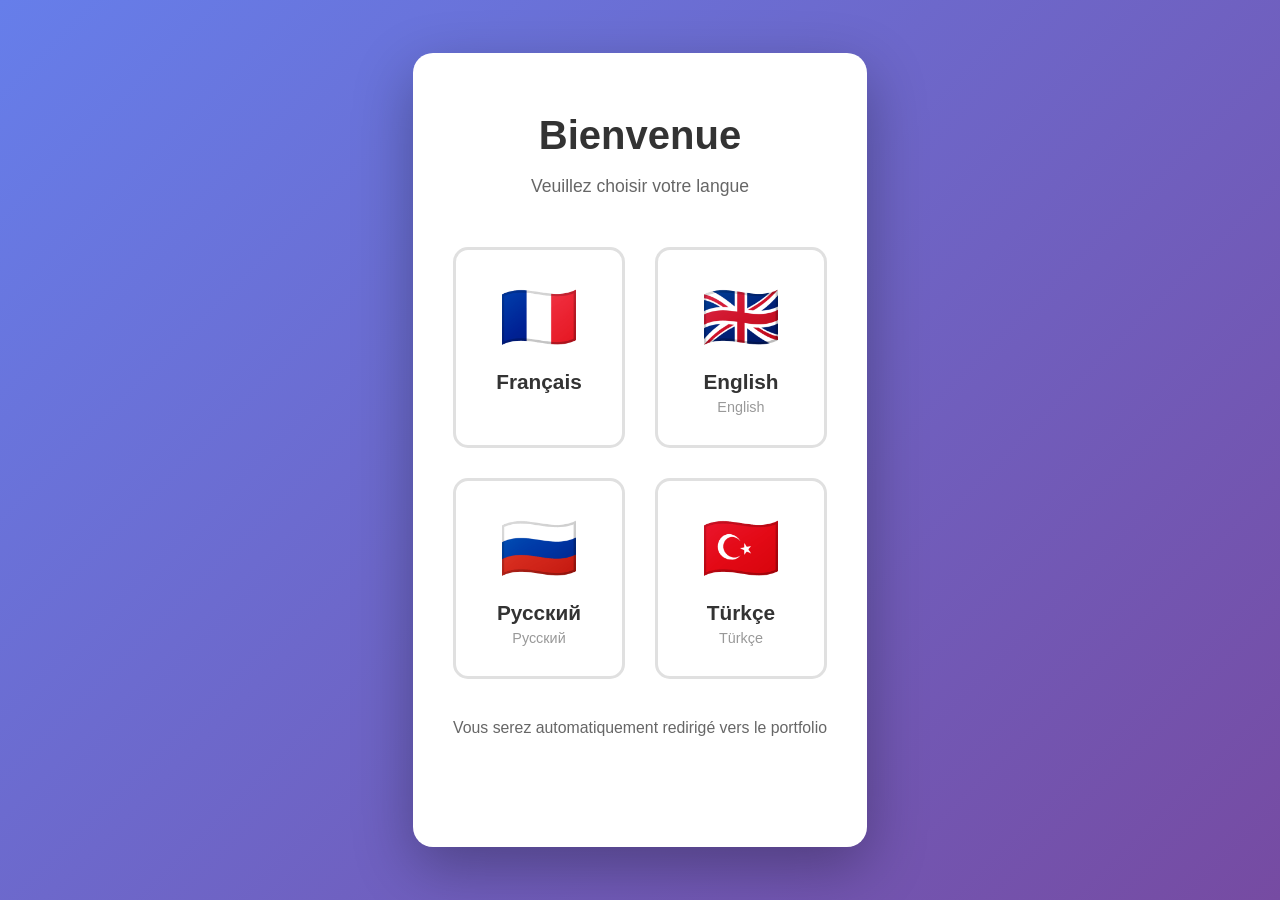
==== a-propos.html @ 51b8ce1b "Add multilingual translation system with 4 languages (FR, EN, RU, TR) - Implement complete translati" ====
<!DOCTYPE html>
<html lang="fr">
<head>
<meta charset="UTF-8">
<meta name="viewport" content="width=device-width, initial-scale=1.0">
<meta name="description" content="Portfolio d'Alex, étudiant en IA et Big Data, passionné par le développement web.">
<title>À propos</title>
<link rel="stylesheet" href="styles.css">
<link rel="stylesheet" href="https://cdnjs.cloudflare.com/ajax/libs/font-awesome/6.4.0/css/all.min.css">
<script>
  // Rediriger vers la page de sélection de langue si aucune langue n'est sélectionnée
  if (!localStorage.getItem('language')) {
    window.location.href = 'index.html';
  }
</script>
<script src="languages.js"></script>
</head>
<body>
<header>
    <div class="logo"><strong>DIGBENE <span>Alex</span></strong></div>
    <nav>
      <ul>
        <li><a href="home.html" data-i18n="home">Accueil</a></li>
        <li class="logo"><a href="a-propos.html" data-i18n="about"><span>À propos</span></a></li>
        <li><a href="projets.html" data-i18n="projects">Projets</a></li>
        <li><a href="competences.html" data-i18n="skills">Compétences</a></li>
        <li class="language-selector">
          <select id="languageSelect" title="Sélectionner une langue">
            <option value="fr">🇫🇷 Français</option>
            <option value="en">🇬🇧 English</option>
            <option value="ru">🇷🇺 Русский</option>
            <option value="tr">🇹🇷 Türkçe</option>
          </select>
        </li>
      </ul>
    </nav>
  </header>

    <div class="logo" id="apropos"> <span data-i18n="about_title">À propos</span></div>
    <section class="section-droite">
        <p><strong data-i18n="about_intro">Je m'appelle <span class="prenom">Alex</span>, je suis étudiant en Intelligence Artificielle et Big Data. 
          Je suis passionné par le développement web, le design, l'Intelligence Artificielle et
           tout ce qui touche à la technologie. J'aime créer des sites web attrayants et fonctionnels,
            et je suis toujours à la recherche de nouvelles opportunités pour apprendre et grandir dans ce domaine en constante évolution.</strong></p>
          <div class="photo-profil">
          <img src="Image Alex.jpg" alt="Ma photo">
        </div>
    </section>

    <section class="about-section">
      <h2 data-i18n="academic_formation">Formation Académique</h2>
      <div class="about-content">
        <div class="about-item">
          <h3 data-i18n="university_lome">Université de Lomé – École polytechnique de Lomé</h3>
          <p><strong data-i18n="licence_degree">Licence Fondamentale Intelligence Artificielle, Big Data</strong> <span data-i18n="current">(2024 - en cours)</span></p>
        </div>
        <div class="about-item">
          <h3>Lycée Scientifique de Lomé</h3>
          <p><strong data-i18n="serie_c_bac">Série C – Baccalauréat Mention Assez Bien (science mathématiques)</strong> (2021 - 2024)</p>
        </div>
        <div class="about-item">
          <h3>Collège d'Enseignement Général de Fidokpui</h3>
          <p><strong data-i18n="bepc_mention">BEPC Mention Très Bien</strong> (2017 - 2021)</p>
        </div>
      </div>
    </section>

    <section class="about-section">
      <h2 data-i18n="social_commitments">Engagements et Œuvres Sociales</h2>
      <div class="about-content">
        <div class="about-item">
          <p>🔴 <span data-i18n="red_cross_member">Membre Croix Rouge Togolaise</span> (2023 - <span data-i18n="present">présent</span>)</p>
        </div>
        <div class="about-item">
          <p>🌐 <span data-i18n="isoc_member">Membre Internet Society Chapitre Togolais</span> (2025 - <span data-i18n="present">présent</span>)</p>
        </div>
        <div class="about-item">
          <p>🩸 <span data-i18n="blood_donor">Donneur volontaire de sang</span> (2025 - <span data-i18n="present">présent</span>)</p>
        </div>
      </div>
    </section>

    <section class="about-section">
      <h2 data-i18n="languages_section">Langues</h2>
      <div class="about-content">
        <div class="about-item">
          <p data-i18n="french_native"><strong>Français :</strong> Natif</p>
          <p data-i18n="english_b2"><strong>Anglais :</strong> B2</p>
          <p data-i18n="moba_local"><strong>Moba :</strong> Langue maternelle</p>
        </div>
      </div>
    </section>

<div class="cv-container">
  <a href="CV_Alex__DIGBENE.pdf" class="btn" download="CV_Alex__DIGBENE" data-i18n="download_cv">
    Télécharger mon CV
  </a>
</div>

<footer class="footer">
    <div class="reseaux">
      <p data-i18n="footer_follow">Retrouvez-moi sur :</p>
      <a href="https://www.linkedin.com/in/alex-digbene-b470a5337/" target="_blank" class="icone" title="LinkedIn">
        <i class="fab fa-linkedin"></i> LinkedIn
      </a>
      <a href="https://github.com/alex-cyber-oss" target="_blank" class="icone" title="GitHub">
        <i class="fab fa-github"></i> GitHub
      </a>
      <a href="mailto:digbenealex@gmail.com" class="icone" title="Email">
        <i class="fas fa-envelope"></i> Email
      </a>
      <a href="https://wa.me/22897795103" target="_blank" class="icone" title="WhatsApp">
        <i class="fab fa-whatsapp"></i> WhatsApp
      </a>
    </div>
  </footer>

</body>

</html>
---- styles.css ----
body {
  margin: 0;
  font-family: 'Segoe UI', sans-serif;
  background: #f9f9f9;
}

header {
  display: flex;
  justify-content: space-between;
  align-items: center;
  padding: 20px 50px;
  background-color: #111;
  color: white;
}
.logo span {
    color: #00d4b1;
}

nav ul {
  list-style: none;
  display: flex;
  gap: 25px;
}

nav a {
  color: white;
  text-decoration: none;
}

.hero {
  display: flex;
  justify-content: space-between;
  align-items: center;
  padding: 60px 50px;
}

.hero .text {
  max-width: 50%;
}

.prenom {
  color: #00d4b1;
}
html {
  overflow-y: scroll;
}

.btn {
  display: inline-block;
  margin-top: 20px;
  padding: 12px 24px;
  background: #00d4b1;
  color: white;
  border-radius: 5px;
  text-decoration: none;
}

.hero .image img {
  width: 400px;
}
#apropos {
    text-align: center;    
    margin-top: 50px;        
    font-size: 2em;  
    font-weight: bold;
}
.cv-container {
  text-align: center;
  margin: 40px auto 80px; /* Haut : 40px / Bas : 80px */
}

.section-droite {
  display: flex;
  flex-wrap: nowrap;           /* Empêche les éléments de passer à la ligne */
  justify-content: space-between;
  align-items: center;
  padding: 20px;
  gap: 30px;                    /* Espacement entre texte et image */
}

.photo-profil {
  flex-shrink: 0;              /* Empêche l’image de rétrécir */
  width: 200px;
  height: 200px;
  border-radius: 15px;
  padding: 5px;
  background: linear-gradient(45deg, #00bcd4, #3f51b5);
  box-shadow: 0 4px 10px rgba(0, 0, 0, 0.2);
}

.photo-profil img {
  width: 100%;
  height: 100%;
  border-radius: 10px;
  
}
.centrer{
    text-align: center;
    margin-top: 50px;
}
.formulaire-contact {
  max-width: 600px;
  margin: 40px auto;
  padding: 20px;
  background-color: #f5f5f5;
  border-radius: 10px;
  box-shadow: 0 4px 8px rgba(0,0,0,0.1);
}

.formulaire-contact h2 {
  text-align: center;
  margin-bottom: 20px;
}

form label {
  display: block;
  margin-top: 15px;
  font-weight: bold;
}

form input,
form textarea {
  width: 100%;
  padding: 10px;
  margin-top: 5px;
  border: 1px solid #ccc;
  border-radius: 5px;
}

form button {
  margin-top: 20px;
  padding: 10px 20px;
  background-color: #3f51b5;
  color: white;
  border: none;
  border-radius: 5px;
  cursor: pointer;
}
.accroche-contact {
  text-align: center;
  font-size: 1.3em;
  font-weight: 600;
  color: #3f51b5;
  margin: 20px auto;
  padding: 10px 20px;
  max-width: 600px;
  background-color: #e8f0fe;
  border-left: 5px solid #00d4b1;
  border-radius: 8px;
  box-shadow: 0 2px 6px rgba(0,0,0,0.1);
}

/* Styles pour les compétences */
.competences {
  padding: 50px 20px;
  max-width: 1200px;
  margin: 0 auto;
}

.grille-competences {
  display: grid;
  grid-template-columns: repeat(auto-fit, minmax(300px, 1fr));
  gap: 30px;
  margin-top: 30px;
}

.bloc-skills {
  background: white;
  padding: 25px;
  border-radius: 10px;
  box-shadow: 0 4px 15px rgba(0, 0, 0, 0.1);
  transition: transform 0.3s ease;
}

.bloc-skills:hover {
  transform: translateY(-5px);
}

.bloc-skills h3 {
  color: #333;
  margin-bottom: 20px;
  font-size: 1.4em;
  text-align: center;
}

.skill {
  margin-bottom: 15px;
}

.skill label {
  display: block;
  margin-bottom: 5px;
  font-weight: 500;
  color: #555;
}

.skill progress {
  width: 100%;
  height: 8px;
  border-radius: 4px;
  background-color: #e0e0e0;
}

.skill progress::-webkit-progress-bar {
  background-color: #e0e0e0;
  border-radius: 4px;
}

.skill progress::-webkit-progress-value {
  background-color: #00d4b1;
  border-radius: 4px;
}

.skill progress::-moz-progress-bar {
  background-color: #00d4b1;
  border-radius: 4px;
}

/* Styles pour la section À propos */
.about-section {
  padding: 50px 20px;
  max-width: 1000px;
  margin: 0 auto;
}

.about-section h2 {
  color: #333;
  font-size: 1.8em;
  margin-bottom: 30px;
  text-align: center;
}

.about-content {
  display: grid;
  gap: 20px;
}

.about-item {
  background: white;
  padding: 20px;
  border-radius: 10px;
  box-shadow: 0 4px 15px rgba(0, 0, 0, 0.1);
}

.about-item h3 {
  color: #00d4b1;
  margin-bottom: 10px;
}

.about-item p {
  color: #555;
  line-height: 1.6;
}

/* Styles pour le footer */
.footer {
  background-color: #111;
  color: white;
  padding: 40px 20px;
  text-align: center;
  margin-top: 50px;
}

.reseaux {
  max-width: 600px;
  margin: 0 auto;
}

.reseaux p {
  margin-bottom: 20px;
  font-size: 1.1em;
}

.icone {
  display: inline-block;
  margin: 0 15px;
  color: white;
  text-decoration: none;
  font-size: 1.5em;
  transition: color 0.3s ease;
}

.icone:hover {
  color: #00d4b1;
}

/* Styles pour le sélecteur de langue */
.language-selector select {
  background-color: #333;
  color: white;
  border: 1px solid #555;
  padding: 8px 12px;
  border-radius: 5px;
  font-size: 14px;
  cursor: pointer;
}

.language-selector select:focus {
  outline: none;
  border-color: #00d4b1;
}

/* Responsive */
@media (max-width: 768px) {
  header {
    padding: 15px 20px;
    flex-direction: column;
    gap: 15px;
  }

  nav ul {
    flex-wrap: wrap;
    justify-content: center;
    gap: 15px;
  }

  .hero {
    flex-direction: column;
    text-align: center;
    padding: 40px 20px;
  }

  .hero .text {
    max-width: 100%;
  }

  .hero .image img {
    width: 300px;
    margin-top: 30px;
  }

  .section-droite {
    flex-direction: column;
    text-align: center;
  }

  .grille-competences {
    grid-template-columns: 1fr;
  }

  .reseaux {
    display: flex;
    flex-direction: column;
    gap: 15px;
  }

  .icone {
    margin: 0;
  }
}
.footer {
  background-color: #111;
  color: white;
  text-align: center;
  padding: 30px 20px;
  margin-top: 60px;
  font-size: 0.95em;
}

.reseaux {
  margin-bottom: 15px;
}

.reseaux p {
  font-weight: bold;
  margin-bottom: 10px;
}

.icone {
  margin: 0 15px;
  color: #00d4b1;
  text-decoration: none;
  font-weight: 600;
  transition: color 0.3s;
}

.icone i {
  margin-right: 8px;
}

.icone:hover {
  color: #3f51b5;
}

.signature {
  font-style: italic;
  opacity: 0.7;
}
.competences {
  padding: 50px;
  background-color: #f9f9f9;
}

.grille-competences {
  display: flex;
  justify-content: space-between;
  gap: 40px;
  flex-wrap: wrap;
}

.bloc-skills {
  flex: 1;
  min-width: 280px;
  background-color: #fff;
  padding: 20px;
  border-radius: 10px;
  box-shadow: 0 4px 8px rgba(0,0,0,0.1);
}

.bloc-skills h3 {
  color: #3f51b5;
  margin-bottom: 15px;
  text-align: center;
}

.skill {
  margin-bottom: 15px;
}

.skill label {
  display: block;
  font-weight: bold;
  margin-bottom: 5px;
  color: #111;
}

progress {
  width: 100%;
  height: 15px;
  appearance: none;
}

progress::-webkit-progress-bar {
  background-color: #eee;
  border-radius: 10px;
}

progress::-webkit-progress-value {
  background: linear-gradient(90deg, #00d4b1, #3f51b5);
  border-radius: 10px;
}
.projets {
  padding: 50px;
  background-color: #f9f9f9;
}

.grille-projets {
  display: flex;
  flex-wrap: wrap;
  gap: 30px;
  justify-content: center;
}

.carte-projet {
  background-color: #fff;
  border-radius: 10px;
  box-shadow: 0 4px 8px rgba(0,0,0,0.1);
  padding: 20px;
  max-width: 300px;
  flex: 1;
  text-align: center;
}

.carte-projet h3 {
  color: #3f51b5;
  margin-bottom: 10px;
}

.carte-projet p {
  font-size: 0.95em;
  margin-bottom: 15px;
  color: #333;
}

.carte-projet .btn {
  background-color: #00d4b1;
  color: white;
  padding: 10px 20px;
  border-radius: 5px;
  text-decoration: none;
  font-weight: bold;
  transition: background 0.3s;
}

.carte-projet .btn:hover {
  background-color: #3f51b5;
}
@media screen and (max-width: 768px) {
  .hero {
    flex-direction: column;
    text-align: center;
  }

  .hero .text,
  .hero .image {
    max-width: 100%;
  }

  .grille-projets,
  .grille-competences {
    flex-direction: column;
    align-items: center;
  }
}
.carte-projet:hover {
  transform: translateY(-5px);
  box-shadow: 0 6px 12px rgba(0,0,0,0.15);
  transition: all 0.3s ease;
}
.carte-projet {
  opacity: 0;
  transform: translateY(20px);
  animation: fadeInUp 0.6s ease forwards;
}

@keyframes fadeInUp {
  to {
    opacity: 1;
    transform: translateY(0);
  }
}
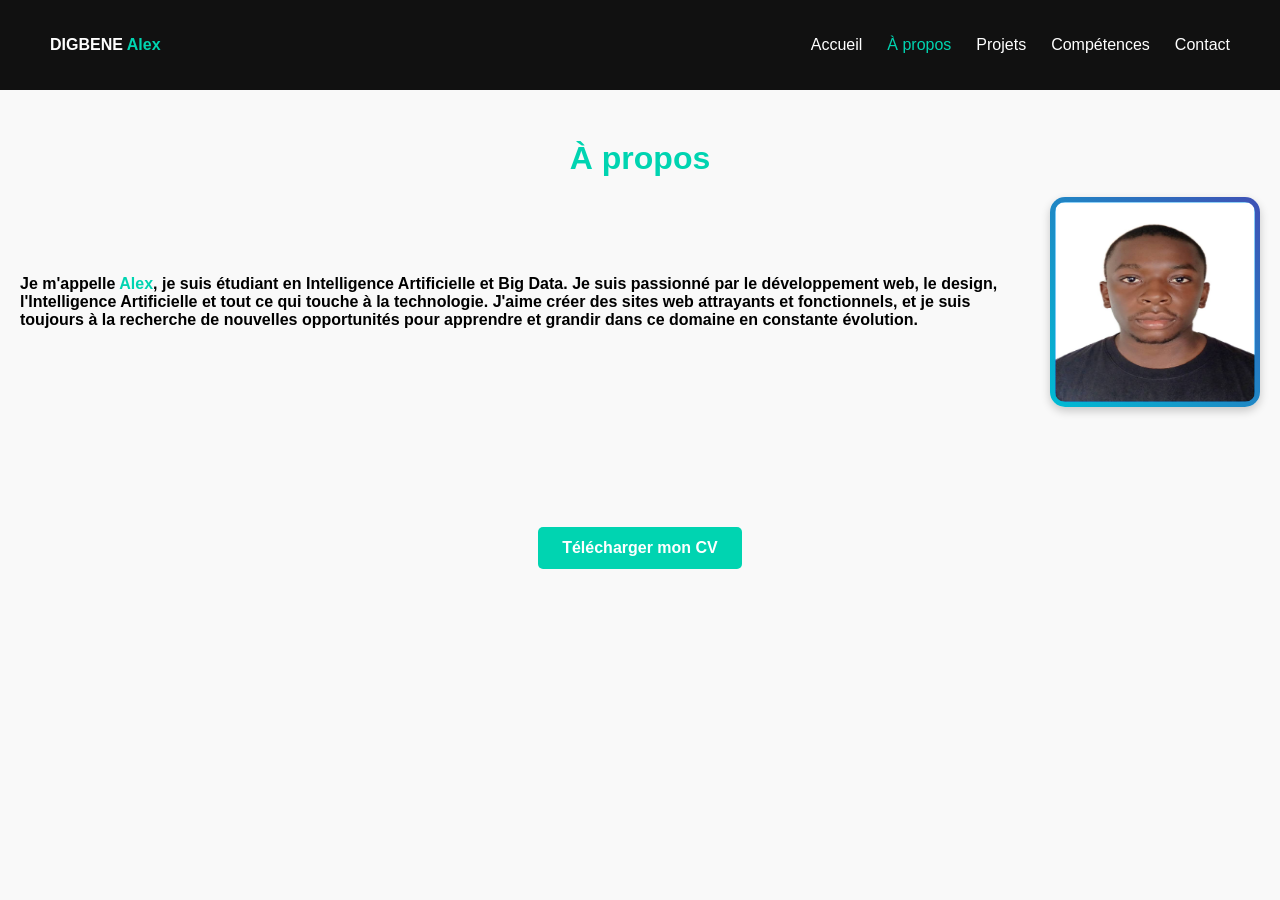
==== commit 726113ee: "Merge remote changes and resolve conflicts - Resolved merge conflicts by keeping local versions - Ma" ====
--- a/a-propos.html
+++ b/a-propos.html
@@ -2,43 +2,26 @@
 <html lang="fr">
 <head>
 <meta charset="UTF-8">
-<meta name="viewport" content="width=device-width, initial-scale=1.0">
-<meta name="description" content="Portfolio d'Alex, étudiant en IA et Big Data, passionné par le développement web.">
-<title>À propos</title>
-<link rel="stylesheet" href="styles.css">
-<link rel="stylesheet" href="https://cdnjs.cloudflare.com/ajax/libs/font-awesome/6.4.0/css/all.min.css">
-<script>
-  // Rediriger vers la page de sélection de langue si aucune langue n'est sélectionnée
-  if (!localStorage.getItem('language')) {
-    window.location.href = 'index.html';
-  }
-</script>
-<script src="languages.js"></script>
+<meta name="description" content="Portfolio d'Alex, étudiant en IA et Big Data, passionné par le développement web.">    <title>A propos</title>
+<link rel= "stylesheet" href="styles.css">
 </head>
 <body>
 <header>
     <div class="logo"><strong>DIGBENE <span>Alex</span></strong></div>
     <nav>
       <ul>
-        <li><a href="home.html" data-i18n="home">Accueil</a></li>
-        <li class="logo"><a href="a-propos.html" data-i18n="about"><span>À propos</span></a></li>
-        <li><a href="projets.html" data-i18n="projects">Projets</a></li>
-        <li><a href="competences.html" data-i18n="skills">Compétences</a></li>
-        <li class="language-selector">
-          <select id="languageSelect" title="Sélectionner une langue">
-            <option value="fr">🇫🇷 Français</option>
-            <option value="en">🇬🇧 English</option>
-            <option value="ru">🇷🇺 Русский</option>
-            <option value="tr">🇹🇷 Türkçe</option>
-          </select>
-        </li>
+        <li><a href="index.html">Accueil</a></li>
+        <li class="logo"><a href="a-propos.html"><span>À propos</span></a></li>
+        <li><a href="projets.html">Projets</a></li>
+        <li><a href="competences.html">Compétences</a></li>
+        <li><a href="contact.html">Contact</a></li>
       </ul>
     </nav>
   </header>
 
-    <div class="logo" id="apropos"> <span data-i18n="about_title">À propos</span></div>
+    <div class="logo" id="apropos"> <span> À propos</span></div>
     <section class="section-droite">
-        <p><strong data-i18n="about_intro">Je m'appelle <span class="prenom">Alex</span>, je suis étudiant en Intelligence Artificielle et Big Data. 
+        <p><strong> Je m'appelle <span class="prenom">Alex</span>, je suis étudiant en Intelligence Artificielle et Big Data. 
           Je suis passionné par le développement web, le design, l'Intelligence Artificielle et
            tout ce qui touche à la technologie. J'aime créer des sites web attrayants et fonctionnels,
             et je suis toujours à la recherche de nouvelles opportunités pour apprendre et grandir dans ce domaine en constante évolution.</strong></p>
@@ -46,74 +29,15 @@
           <img src="Image Alex.jpg" alt="Ma photo">
         </div>
     </section>
-
-    <section class="about-section">
-      <h2 data-i18n="academic_formation">Formation Académique</h2>
-      <div class="about-content">
-        <div class="about-item">
-          <h3 data-i18n="university_lome">Université de Lomé – École polytechnique de Lomé</h3>
-          <p><strong data-i18n="licence_degree">Licence Fondamentale Intelligence Artificielle, Big Data</strong> <span data-i18n="current">(2024 - en cours)</span></p>
-        </div>
-        <div class="about-item">
-          <h3>Lycée Scientifique de Lomé</h3>
-          <p><strong data-i18n="serie_c_bac">Série C – Baccalauréat Mention Assez Bien (science mathématiques)</strong> (2021 - 2024)</p>
-        </div>
-        <div class="about-item">
-          <h3>Collège d'Enseignement Général de Fidokpui</h3>
-          <p><strong data-i18n="bepc_mention">BEPC Mention Très Bien</strong> (2017 - 2021)</p>
-        </div>
-      </div>
-    </section>
-
-    <section class="about-section">
-      <h2 data-i18n="social_commitments">Engagements et Œuvres Sociales</h2>
-      <div class="about-content">
-        <div class="about-item">
-          <p>🔴 <span data-i18n="red_cross_member">Membre Croix Rouge Togolaise</span> (2023 - <span data-i18n="present">présent</span>)</p>
-        </div>
-        <div class="about-item">
-          <p>🌐 <span data-i18n="isoc_member">Membre Internet Society Chapitre Togolais</span> (2025 - <span data-i18n="present">présent</span>)</p>
-        </div>
-        <div class="about-item">
-          <p>🩸 <span data-i18n="blood_donor">Donneur volontaire de sang</span> (2025 - <span data-i18n="present">présent</span>)</p>
-        </div>
-      </div>
-    </section>
-
-    <section class="about-section">
-      <h2 data-i18n="languages_section">Langues</h2>
-      <div class="about-content">
-        <div class="about-item">
-          <p data-i18n="french_native"><strong>Français :</strong> Natif</p>
-          <p data-i18n="english_b2"><strong>Anglais :</strong> B2</p>
-          <p data-i18n="moba_local"><strong>Moba :</strong> Langue maternelle</p>
-        </div>
-      </div>
-    </section>
+<section class="section-droite">
+  <!-- texte + image -->
+</section>
 
 <div class="cv-container">
-  <a href="CV_Alex__DIGBENE.pdf" class="btn" download="CV_Alex__DIGBENE" data-i18n="download_cv">
-    Télécharger mon CV
+  <a href="CV_Alex__DIGBENE.pdf" class="btn" download="CV">
+    <strong>Télécharger mon CV</strong>
   </a>
 </div>
-
-<footer class="footer">
-    <div class="reseaux">
-      <p data-i18n="footer_follow">Retrouvez-moi sur :</p>
-      <a href="https://www.linkedin.com/in/alex-digbene-b470a5337/" target="_blank" class="icone" title="LinkedIn">
-        <i class="fab fa-linkedin"></i> LinkedIn
-      </a>
-      <a href="https://github.com/alex-cyber-oss" target="_blank" class="icone" title="GitHub">
-        <i class="fab fa-github"></i> GitHub
-      </a>
-      <a href="mailto:digbenealex@gmail.com" class="icone" title="Email">
-        <i class="fas fa-envelope"></i> Email
-      </a>
-      <a href="https://wa.me/22897795103" target="_blank" class="icone" title="WhatsApp">
-        <i class="fab fa-whatsapp"></i> WhatsApp
-      </a>
-    </div>
-  </footer>
 
 </body>
 
--- a/styles.css
+++ b/styles.css
@@ -149,205 +149,6 @@
   border-radius: 8px;
   box-shadow: 0 2px 6px rgba(0,0,0,0.1);
 }
-
-/* Styles pour les compétences */
-.competences {
-  padding: 50px 20px;
-  max-width: 1200px;
-  margin: 0 auto;
-}
-
-.grille-competences {
-  display: grid;
-  grid-template-columns: repeat(auto-fit, minmax(300px, 1fr));
-  gap: 30px;
-  margin-top: 30px;
-}
-
-.bloc-skills {
-  background: white;
-  padding: 25px;
-  border-radius: 10px;
-  box-shadow: 0 4px 15px rgba(0, 0, 0, 0.1);
-  transition: transform 0.3s ease;
-}
-
-.bloc-skills:hover {
-  transform: translateY(-5px);
-}
-
-.bloc-skills h3 {
-  color: #333;
-  margin-bottom: 20px;
-  font-size: 1.4em;
-  text-align: center;
-}
-
-.skill {
-  margin-bottom: 15px;
-}
-
-.skill label {
-  display: block;
-  margin-bottom: 5px;
-  font-weight: 500;
-  color: #555;
-}
-
-.skill progress {
-  width: 100%;
-  height: 8px;
-  border-radius: 4px;
-  background-color: #e0e0e0;
-}
-
-.skill progress::-webkit-progress-bar {
-  background-color: #e0e0e0;
-  border-radius: 4px;
-}
-
-.skill progress::-webkit-progress-value {
-  background-color: #00d4b1;
-  border-radius: 4px;
-}
-
-.skill progress::-moz-progress-bar {
-  background-color: #00d4b1;
-  border-radius: 4px;
-}
-
-/* Styles pour la section À propos */
-.about-section {
-  padding: 50px 20px;
-  max-width: 1000px;
-  margin: 0 auto;
-}
-
-.about-section h2 {
-  color: #333;
-  font-size: 1.8em;
-  margin-bottom: 30px;
-  text-align: center;
-}
-
-.about-content {
-  display: grid;
-  gap: 20px;
-}
-
-.about-item {
-  background: white;
-  padding: 20px;
-  border-radius: 10px;
-  box-shadow: 0 4px 15px rgba(0, 0, 0, 0.1);
-}
-
-.about-item h3 {
-  color: #00d4b1;
-  margin-bottom: 10px;
-}
-
-.about-item p {
-  color: #555;
-  line-height: 1.6;
-}
-
-/* Styles pour le footer */
-.footer {
-  background-color: #111;
-  color: white;
-  padding: 40px 20px;
-  text-align: center;
-  margin-top: 50px;
-}
-
-.reseaux {
-  max-width: 600px;
-  margin: 0 auto;
-}
-
-.reseaux p {
-  margin-bottom: 20px;
-  font-size: 1.1em;
-}
-
-.icone {
-  display: inline-block;
-  margin: 0 15px;
-  color: white;
-  text-decoration: none;
-  font-size: 1.5em;
-  transition: color 0.3s ease;
-}
-
-.icone:hover {
-  color: #00d4b1;
-}
-
-/* Styles pour le sélecteur de langue */
-.language-selector select {
-  background-color: #333;
-  color: white;
-  border: 1px solid #555;
-  padding: 8px 12px;
-  border-radius: 5px;
-  font-size: 14px;
-  cursor: pointer;
-}
-
-.language-selector select:focus {
-  outline: none;
-  border-color: #00d4b1;
-}
-
-/* Responsive */
-@media (max-width: 768px) {
-  header {
-    padding: 15px 20px;
-    flex-direction: column;
-    gap: 15px;
-  }
-
-  nav ul {
-    flex-wrap: wrap;
-    justify-content: center;
-    gap: 15px;
-  }
-
-  .hero {
-    flex-direction: column;
-    text-align: center;
-    padding: 40px 20px;
-  }
-
-  .hero .text {
-    max-width: 100%;
-  }
-
-  .hero .image img {
-    width: 300px;
-    margin-top: 30px;
-  }
-
-  .section-droite {
-    flex-direction: column;
-    text-align: center;
-  }
-
-  .grille-competences {
-    grid-template-columns: 1fr;
-  }
-
-  .reseaux {
-    display: flex;
-    flex-direction: column;
-    gap: 15px;
-  }
-
-  .icone {
-    margin: 0;
-  }
-}
 .footer {
   background-color: #111;
   color: white;
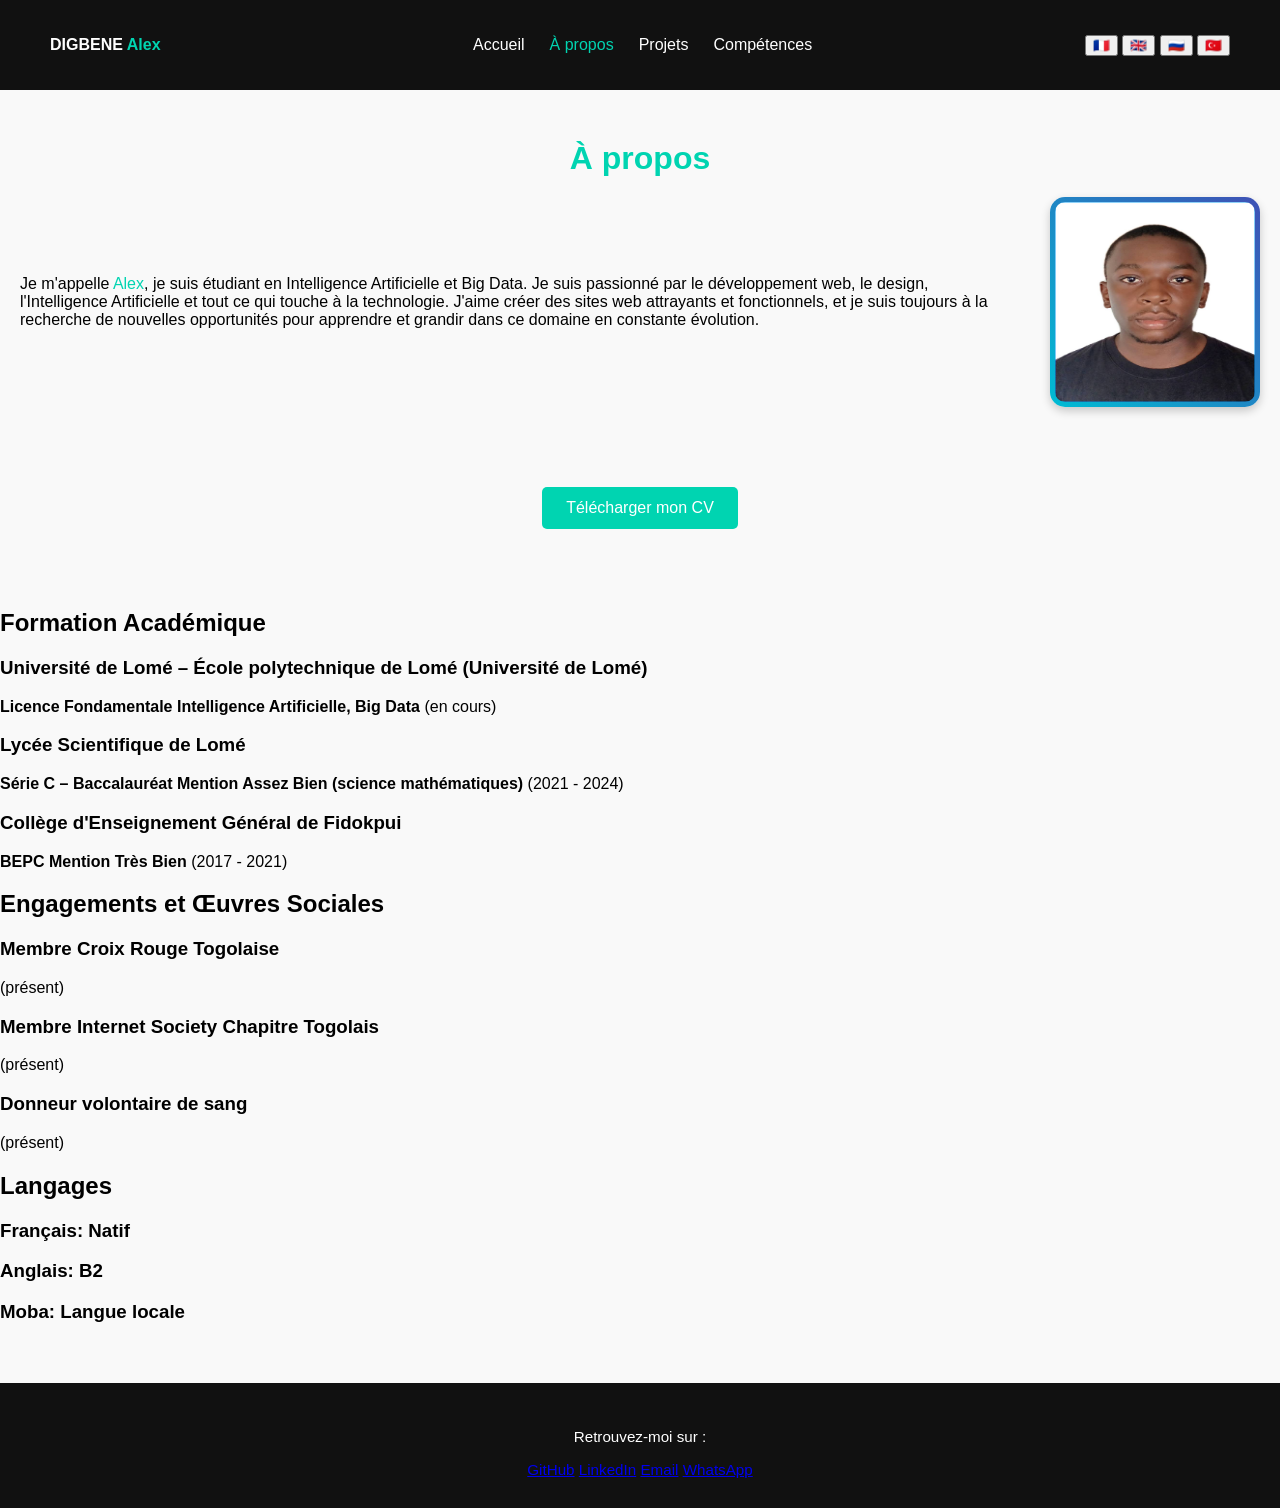
==== commit f78b13c1: "Complete multilingual system update for all HTML files - Updated a-propos.html with full academic an" ====
--- a/a-propos.html
+++ b/a-propos.html
@@ -2,26 +2,33 @@
 <html lang="fr">
 <head>
 <meta charset="UTF-8">
-<meta name="description" content="Portfolio d'Alex, étudiant en IA et Big Data, passionné par le développement web.">    <title>A propos</title>
-<link rel= "stylesheet" href="styles.css">
+<meta name="description" content="Portfolio d'Alex, étudiant en IA et Big Data, passionné par le développement web.">
+<title data-i18n="about_title">À propos</title>
+<link rel="stylesheet" href="styles.css">
+<script src="languages.js"></script>
 </head>
 <body>
 <header>
     <div class="logo"><strong>DIGBENE <span>Alex</span></strong></div>
     <nav>
       <ul>
-        <li><a href="index.html">Accueil</a></li>
-        <li class="logo"><a href="a-propos.html"><span>À propos</span></a></li>
-        <li><a href="projets.html">Projets</a></li>
-        <li><a href="competences.html">Compétences</a></li>
-        <li><a href="contact.html">Contact</a></li>
+        <li><a href="home.html" data-i18n="home">Accueil</a></li>
+        <li class="logo"><a href="a-propos.html"><span data-i18n="about">À propos</span></a></li>
+        <li><a href="projets.html" data-i18n="projects">Projets</a></li>
+        <li><a href="competences.html" data-i18n="skills">Compétences</a></li>
       </ul>
     </nav>
+    <div class="language-selector">
+      <button onclick="languageManager.setLanguage('fr')">🇫🇷</button>
+      <button onclick="languageManager.setLanguage('en')">🇬🇧</button>
+      <button onclick="languageManager.setLanguage('ru')">🇷🇺</button>
+      <button onclick="languageManager.setLanguage('tr')">🇹🇷</button>
+    </div>
   </header>
 
-    <div class="logo" id="apropos"> <span> À propos</span></div>
+    <div class="logo" id="apropos"> <span data-i18n="about_title">À propos</span></div>
     <section class="section-droite">
-        <p><strong> Je m'appelle <span class="prenom">Alex</span>, je suis étudiant en Intelligence Artificielle et Big Data. 
+        <p data-i18n="about_intro"><strong> Je m'appelle <span class="prenom">Alex</span>, je suis étudiant en Intelligence Artificielle et Big Data.
           Je suis passionné par le développement web, le design, l'Intelligence Artificielle et
            tout ce qui touche à la technologie. J'aime créer des sites web attrayants et fonctionnels,
             et je suis toujours à la recherche de nouvelles opportunités pour apprendre et grandir dans ce domaine en constante évolution.</strong></p>
@@ -29,15 +36,73 @@
           <img src="Image Alex.jpg" alt="Ma photo">
         </div>
     </section>
-<section class="section-droite">
-  <!-- texte + image -->
-</section>
 
 <div class="cv-container">
-  <a href="CV_Alex__DIGBENE.pdf" class="btn" download="CV">
+  <a href="CV_Alex__DIGBENE.pdf" class="btn" data-i18n="download_cv" download="CV">
     <strong>Télécharger mon CV</strong>
   </a>
 </div>
+
+    <section class="about-section">
+      <h2 data-i18n="academic_formation">Formation Académique</h2>
+      <div class="about-content">
+        <div class="about-item">
+          <h3 data-i18n="university_lome">Université de Lomé – École polytechnique de Lomé</h3>
+          <p><strong data-i18n="licence_degree">Licence Fondamentale Intelligence Artificielle, Big Data</strong> <span data-i18n="current">(2024 - en cours)</span></p>
+        </div>
+        <div class="about-item">
+          <h3>Lycée Scientifique de Lomé</h3>
+          <p><strong data-i18n="serie_c_bac">Série C – Baccalauréat Mention Assez Bien (science mathématiques)</strong> (2021 - 2024)</p>
+        </div>
+        <div class="about-item">
+          <h3>Collège d'Enseignement Général de Fidokpui</h3>
+          <p><strong data-i18n="bepc_mention">BEPC Mention Très Bien</strong> (2017 - 2021)</p>
+        </div>
+      </div>
+    </section>
+
+    <section class="about-section">
+      <h2 data-i18n="social_commitments">Engagements et Œuvres Sociales</h2>
+      <div class="about-content">
+        <div class="about-item">
+          <h3 data-i18n="red_cross_member">Membre Croix Rouge Togolaise</h3>
+          <p data-i18n="present">(présent)</p>
+        </div>
+        <div class="about-item">
+          <h3 data-i18n="isoc_member">Membre Internet Society Chapitre Togolais</h3>
+          <p data-i18n="present">(présent)</p>
+        </div>
+        <div class="about-item">
+          <h3 data-i18n="blood_donor">Donneur volontaire de sang</h3>
+          <p data-i18n="present">(présent)</p>
+        </div>
+      </div>
+    </section>
+
+    <section class="about-section">
+      <h2 data-i18n="languages_section">Langages</h2>
+      <div class="about-content">
+        <div class="about-item">
+          <h3 data-i18n="french_native">Français: Natif</h3>
+        </div>
+        <div class="about-item">
+          <h3 data-i18n="english_b2">Anglais: B2</h3>
+        </div>
+        <div class="about-item">
+          <h3 data-i18n="moba_local">Moba: Langue locale</h3>
+        </div>
+      </div>
+    </section>
+
+  <footer class="footer">
+    <p data-i18n="footer_follow">Retrouvez-moi sur :</p>
+    <div class="social-links">
+      <a href="https://github.com/Alex-cyber-oss" target="_blank">GitHub</a>
+      <a href="https://www.linkedin.com/in/alex-digbene-123456789/" target="_blank">LinkedIn</a>
+      <a href="mailto:digbenealex@gmail.com">Email</a>
+      <a href="https://wa.me/22897795103" target="_blank">WhatsApp</a>
+    </div>
+  </footer>
 
 </body>
 
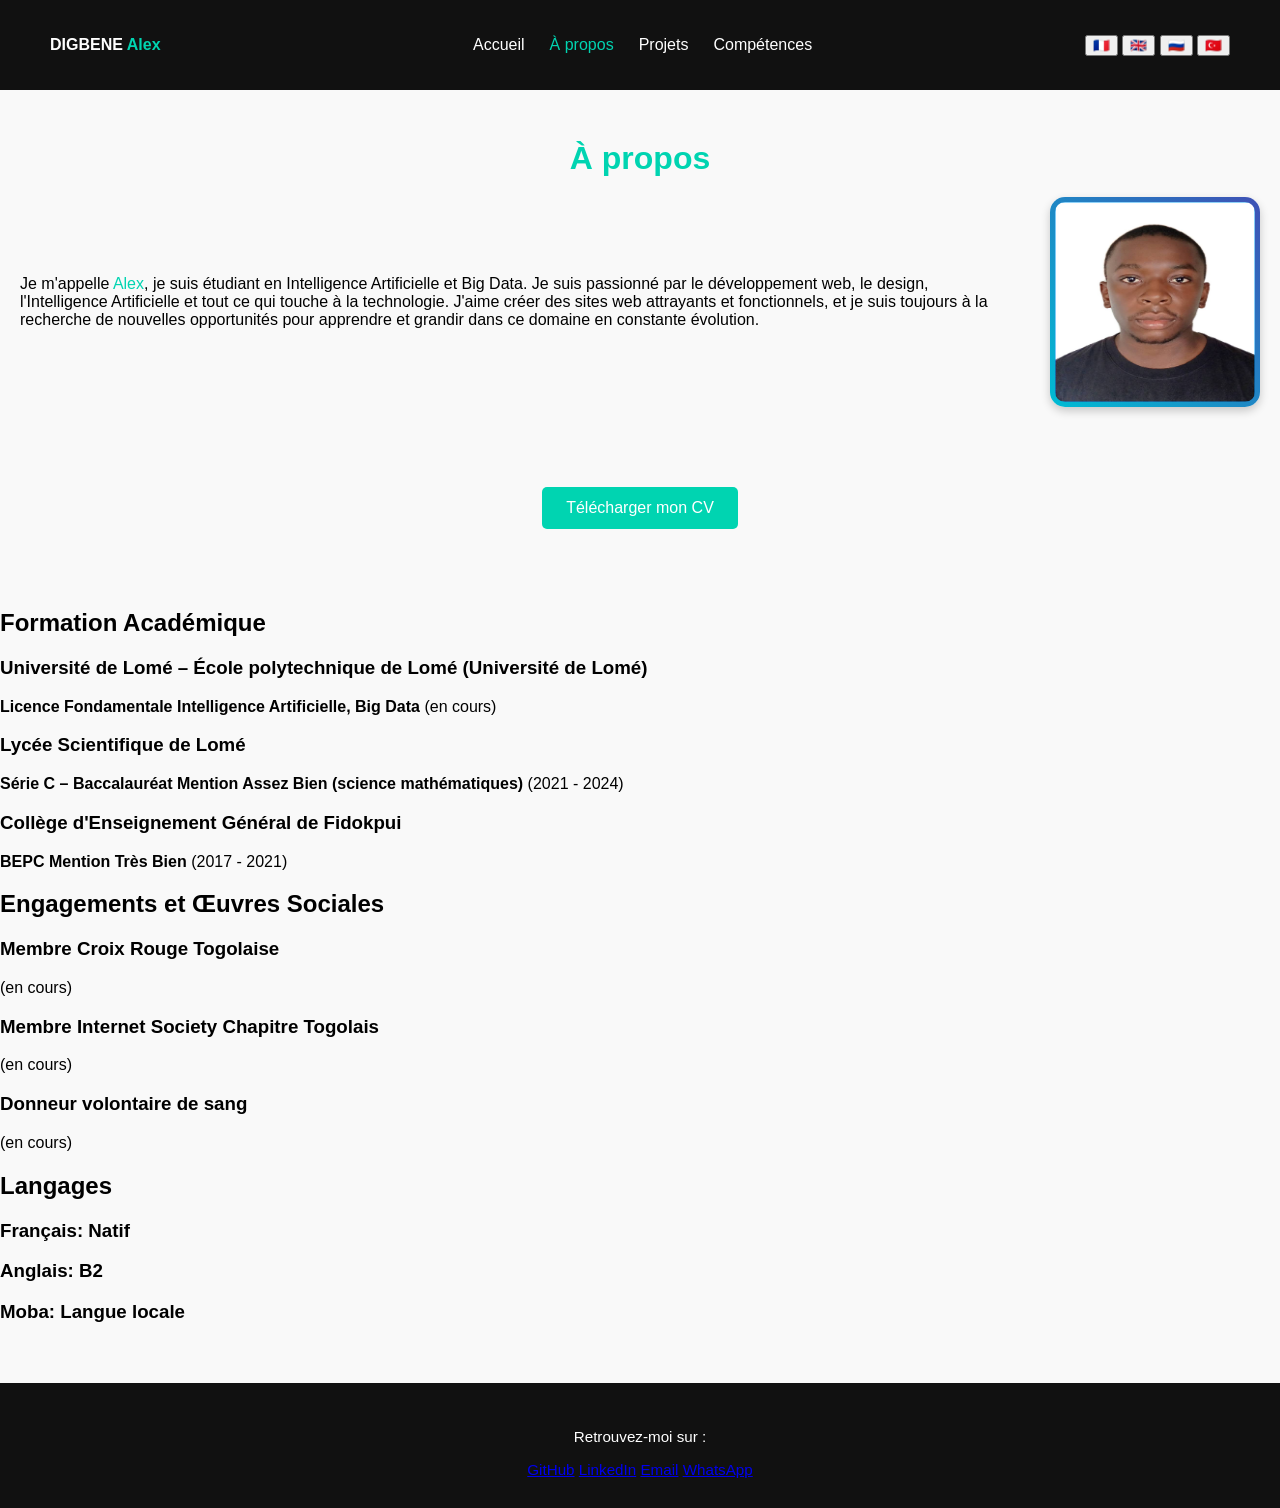
==== commit fd5e0b77: "Restore multilingual system to all pages - Restored a-propos.html with complete multilingual feature" ====
--- a/a-propos.html
+++ b/a-propos.html
@@ -37,11 +37,11 @@
         </div>
     </section>
 
-<div class="cv-container">
-  <a href="CV_Alex__DIGBENE.pdf" class="btn" data-i18n="download_cv" download="CV">
-    <strong>Télécharger mon CV</strong>
-  </a>
-</div>
+    <div class="cv-container">
+      <a href="CV_Alex__DIGBENE.pdf" class="btn" data-i18n="download_cv" download="CV">
+        <strong>Télécharger mon CV</strong>
+      </a>
+    </div>
 
     <section class="about-section">
       <h2 data-i18n="academic_formation">Formation Académique</h2>
@@ -66,15 +66,15 @@
       <div class="about-content">
         <div class="about-item">
           <h3 data-i18n="red_cross_member">Membre Croix Rouge Togolaise</h3>
-          <p data-i18n="present">(présent)</p>
+          <p data-i18n="current">(en cours)</p>
         </div>
         <div class="about-item">
           <h3 data-i18n="isoc_member">Membre Internet Society Chapitre Togolais</h3>
-          <p data-i18n="present">(présent)</p>
+          <p data-i18n="current">(en cours)</p>
         </div>
         <div class="about-item">
           <h3 data-i18n="blood_donor">Donneur volontaire de sang</h3>
-          <p data-i18n="present">(présent)</p>
+          <p data-i18n="current">(en cours)</p>
         </div>
       </div>
     </section>
@@ -94,18 +94,17 @@
       </div>
     </section>
 
-  <footer class="footer">
-    <p data-i18n="footer_follow">Retrouvez-moi sur :</p>
-    <div class="social-links">
-      <a href="https://github.com/Alex-cyber-oss" target="_blank">GitHub</a>
-      <a href="https://www.linkedin.com/in/alex-digbene-123456789/" target="_blank">LinkedIn</a>
-      <a href="mailto:digbenealex@gmail.com">Email</a>
-      <a href="https://wa.me/22897795103" target="_blank">WhatsApp</a>
-    </div>
-  </footer>
+    <footer class="footer">
+      <p data-i18n="footer_follow">Retrouvez-moi sur :</p>
+      <div class="social-links">
+        <a href="https://github.com/Alex-cyber-oss" target="_blank">GitHub</a>
+        <a href="https://www.linkedin.com/in/alex-digbene-123456789/" target="_blank">LinkedIn</a>
+        <a href="mailto:digbenealex@gmail.com">Email</a>
+        <a href="https://wa.me/22897795103" target="_blank">WhatsApp</a>
+      </div>
+    </footer>
 
 </body>
-
 </html>
 
 
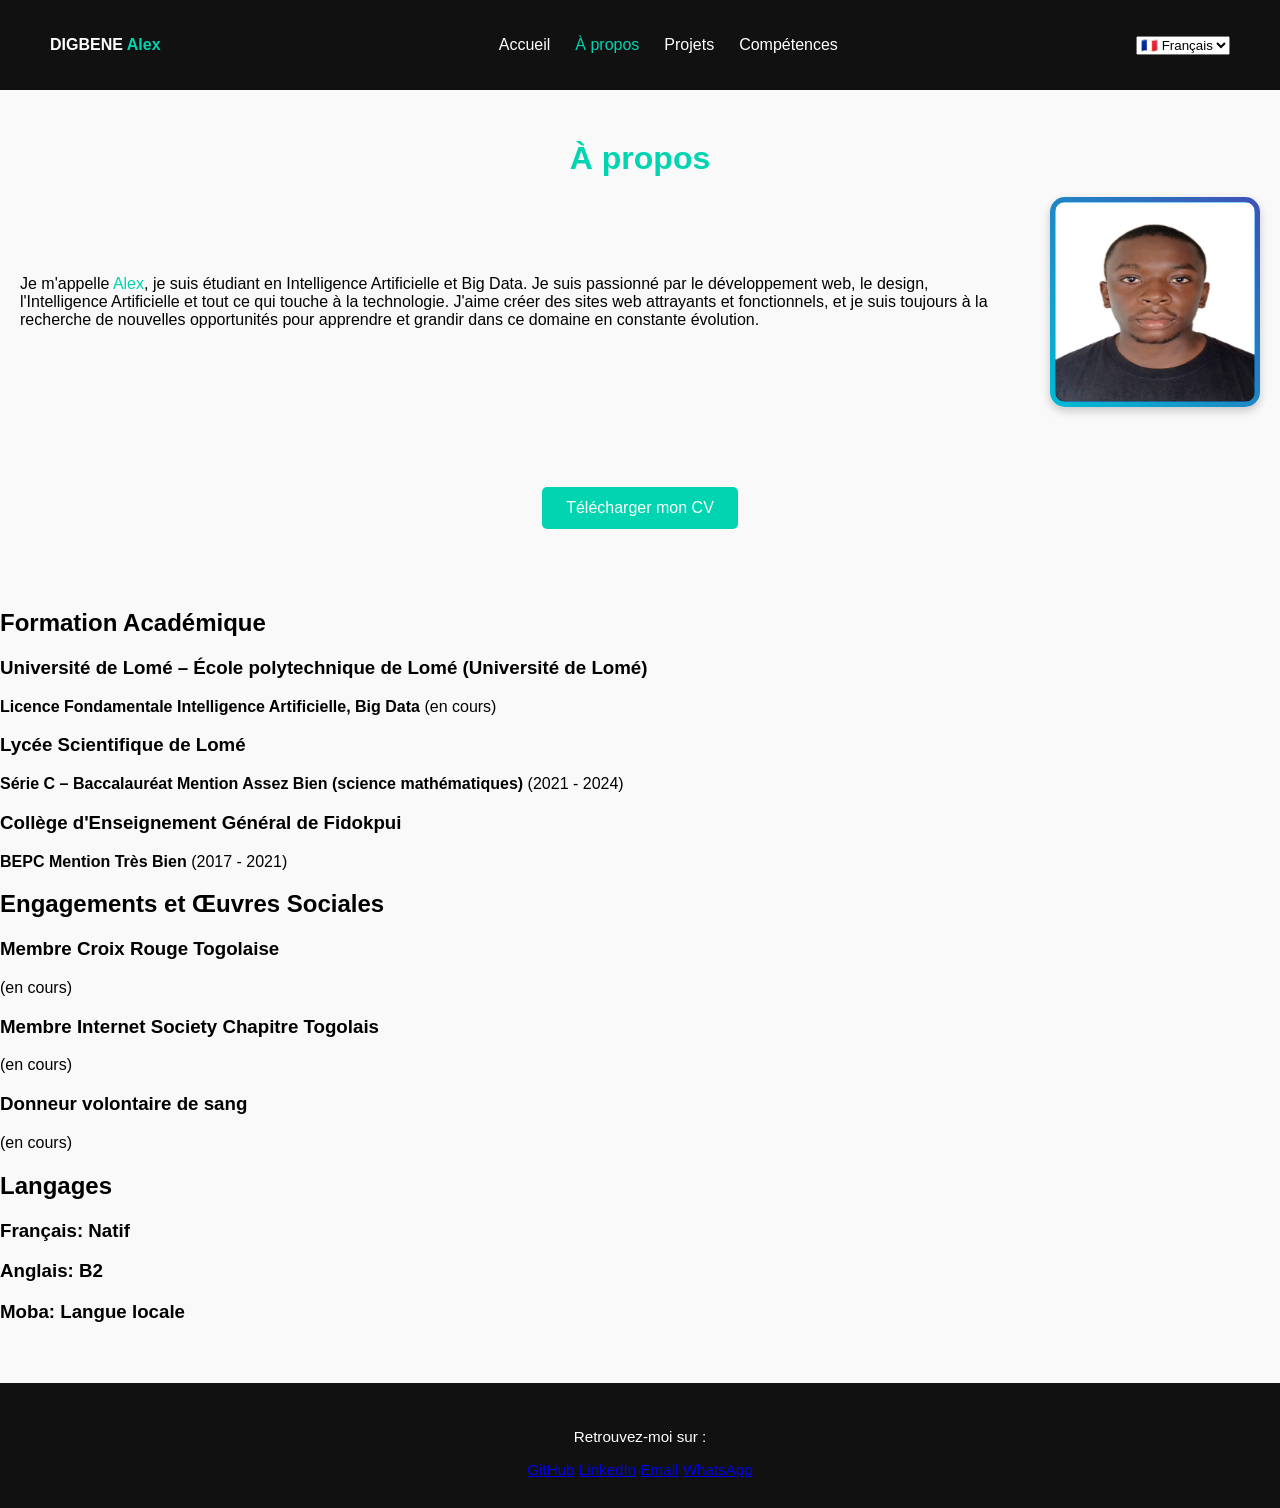
==== commit c3a95de5: "Fix language selector consistency across all pages - Changed individual language buttons to dropdown" ====
--- a/a-propos.html
+++ b/a-propos.html
@@ -19,10 +19,12 @@
       </ul>
     </nav>
     <div class="language-selector">
-      <button onclick="languageManager.setLanguage('fr')">🇫🇷</button>
-      <button onclick="languageManager.setLanguage('en')">🇬🇧</button>
-      <button onclick="languageManager.setLanguage('ru')">🇷🇺</button>
-      <button onclick="languageManager.setLanguage('tr')">🇹🇷</button>
+      <select id="languageSelect" title="Sélectionner une langue">
+        <option value="fr">🇫🇷 Français</option>
+        <option value="en">🇬🇧 English</option>
+        <option value="ru">🇷🇺 Русский</option>
+        <option value="tr">🇹🇷 Türkçe</option>
+      </select>
     </div>
   </header>
 
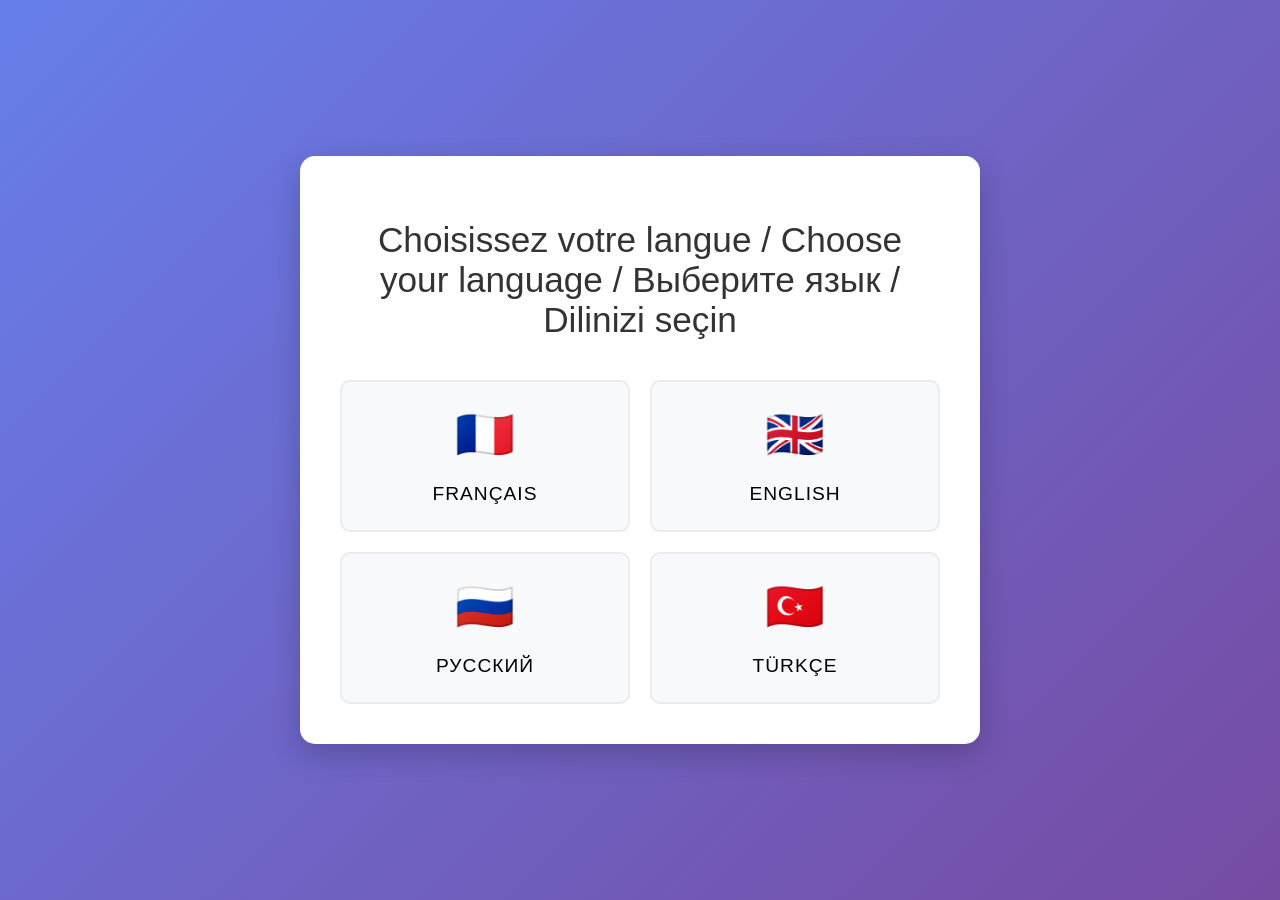
==== commit e2b001f6: "Fix layout and styling for about, projects, and skills pages; standardize header/footer and language" ====
--- a/a-propos.html
+++ b/a-propos.html
@@ -2,9 +2,16 @@
 <html lang="fr">
 <head>
 <meta charset="UTF-8">
+<meta name="viewport" content="width=device-width, initial-scale=1.0">
 <meta name="description" content="Portfolio d'Alex, étudiant en IA et Big Data, passionné par le développement web.">
 <title data-i18n="about_title">À propos</title>
 <link rel="stylesheet" href="styles.css">
+<link rel="stylesheet" href="https://cdnjs.cloudflare.com/ajax/libs/font-awesome/6.4.0/css/all.min.css">
+<script>
+  if (!localStorage.getItem('language')) {
+    window.location.href = 'index.html';
+  }
+</script>
 <script src="languages.js"></script>
 </head>
 <body>
@@ -13,19 +20,19 @@
     <nav>
       <ul>
         <li><a href="home.html" data-i18n="home">Accueil</a></li>
-        <li class="logo"><a href="a-propos.html"><span data-i18n="about">À propos</span></a></li>
+        <li><a href="a-propos.html" data-i18n="about">À propos</a></li>
         <li><a href="projets.html" data-i18n="projects">Projets</a></li>
         <li><a href="competences.html" data-i18n="skills">Compétences</a></li>
+        <li class="language-selector">
+          <select id="languageSelect" title="Sélectionner une langue">
+            <option value="fr">🇫🇷 Français</option>
+            <option value="en">🇬🇧 English</option>
+            <option value="ru">🇷🇺 Русский</option>
+            <option value="tr">🇹🇷 Türkçe</option>
+          </select>
+        </li>
       </ul>
     </nav>
-    <div class="language-selector">
-      <select id="languageSelect" title="Sélectionner une langue">
-        <option value="fr">🇫🇷 Français</option>
-        <option value="en">🇬🇧 English</option>
-        <option value="ru">🇷🇺 Русский</option>
-        <option value="tr">🇹🇷 Türkçe</option>
-      </select>
-    </div>
   </header>
 
     <div class="logo" id="apropos"> <span data-i18n="about_title">À propos</span></div>
@@ -97,12 +104,20 @@
     </section>
 
     <footer class="footer">
-      <p data-i18n="footer_follow">Retrouvez-moi sur :</p>
-      <div class="social-links">
-        <a href="https://github.com/Alex-cyber-oss" target="_blank">GitHub</a>
-        <a href="https://www.linkedin.com/in/alex-digbene-123456789/" target="_blank">LinkedIn</a>
-        <a href="mailto:digbenealex@gmail.com">Email</a>
-        <a href="https://wa.me/22897795103" target="_blank">WhatsApp</a>
+      <div class="reseaux">
+        <p data-i18n="footer_follow">Retrouvez-moi sur :</p>
+        <a href="https://www.linkedin.com/in/alex-digbene-b470a5337/" target="_blank" class="icone" title="LinkedIn">
+          <i class="fab fa-linkedin"></i> LinkedIn
+        </a>
+        <a href="https://github.com/alex-cyber-oss" target="_blank" class="icone" title="GitHub">
+          <i class="fab fa-github"></i> GitHub
+        </a>
+        <a href="mailto:digbenealex@gmail.com" class="icone" title="Email">
+          <i class="fas fa-envelope"></i> Email
+        </a>
+        <a href="https://wa.me/22897795103" target="_blank" class="icone" title="WhatsApp">
+          <i class="fab fa-whatsapp"></i> WhatsApp
+        </a>
       </div>
     </footer>
 
--- a/styles.css
+++ b/styles.css
@@ -19,12 +19,55 @@
 nav ul {
   list-style: none;
   display: flex;
+  align-items: center;
   gap: 25px;
+  margin: 0;
+  padding: 0;
 }
 
 nav a {
   color: white;
   text-decoration: none;
+}
+
+nav li.language-selector {
+  margin-left: auto;
+}
+
+.language-selector select {
+  border: none;
+  border-radius: 8px;
+  padding: 10px 14px;
+  font-size: 0.95em;
+  background: white;
+  color: #111;
+  cursor: pointer;
+}
+
+.social-links,
+.reseaux {
+  display: flex;
+  justify-content: center;
+  gap: 20px;
+  flex-wrap: wrap;
+  align-items: center;
+}
+
+.social-links a,
+.icone {
+  color: white;
+  text-decoration: none;
+  font-weight: 600;
+  padding: 10px 16px;
+  border-radius: 8px;
+  background-color: rgba(255,255,255,0.08);
+  transition: background-color 0.3s, color 0.3s;
+}
+
+.social-links a:hover,
+.icone:hover {
+  background-color: rgba(255,255,255,0.18);
+  color: #00d4b1;
 }
 
 .hero {
@@ -320,3 +363,74 @@
     transform: translateY(0);
   }
 }
+
+/* Styles pour la page de sélection de langue */
+.language-selection-page {
+  display: flex;
+  justify-content: center;
+  align-items: center;
+  min-height: 100vh;
+  background: linear-gradient(135deg, #667eea 0%, #764ba2 100%);
+  font-family: 'Segoe UI', sans-serif;
+}
+
+.language-selection-container {
+  text-align: center;
+  background: white;
+  padding: 40px;
+  border-radius: 15px;
+  box-shadow: 0 10px 30px rgba(0,0,0,0.2);
+  max-width: 600px;
+  width: 90%;
+}
+
+.language-selection-container h1 {
+  color: #333;
+  margin-bottom: 40px;
+  font-size: 2.2em;
+  font-weight: 300;
+}
+
+.language-options {
+  display: grid;
+  grid-template-columns: repeat(auto-fit, minmax(200px, 1fr));
+  gap: 20px;
+  margin-top: 30px;
+}
+
+.language-option {
+  background: #f8f9fa;
+  border: 2px solid #e9ecef;
+  border-radius: 10px;
+  padding: 25px 20px;
+  cursor: pointer;
+  transition: all 0.3s ease;
+  display: flex;
+  flex-direction: column;
+  align-items: center;
+  gap: 10px;
+}
+
+.language-option:hover {
+  background: #00d4b1;
+  border-color: #00d4b1;
+  color: white;
+  transform: translateY(-5px);
+  box-shadow: 0 8px 25px rgba(0, 212, 177, 0.3);
+}
+
+.flag {
+  font-size: 3em;
+  margin-bottom: 10px;
+}
+
+.lang-name {
+  font-size: 1.2em;
+  font-weight: 500;
+  text-transform: uppercase;
+  letter-spacing: 1px;
+}
+
+.language-option:hover .lang-name {
+  color: white;
+}
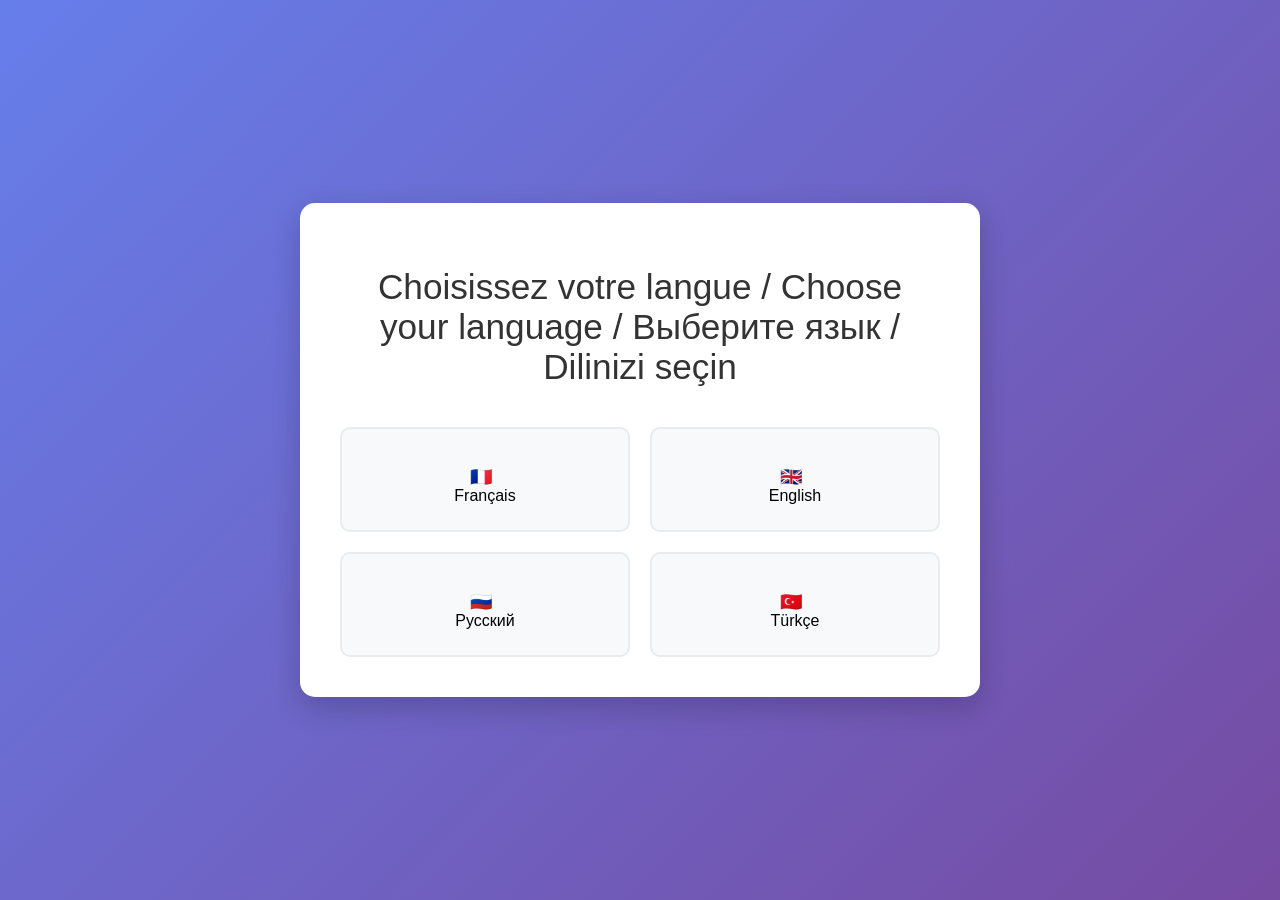
==== commit 508c5f10: "Add active page indicator with green background color in navigation" ====
--- a/a-propos.html
+++ b/a-propos.html
@@ -53,6 +53,15 @@
     </div>
 
     <section class="about-section">
+      <h2 data-i18n="professional_objective">Objectif Professionnel</h2>
+      <div class="about-content">
+        <div class="about-item">
+          <p data-i18n="objective_text">Devenir ingénieur en IA et Big Data, spécialisé dans la conception et le déploiement de modèles intelligents pour l'analyse de données, l'automatisation et la reconnaissance visuelle.</p>
+        </div>
+      </div>
+    </section>
+
+    <section class="about-section">
       <h2 data-i18n="academic_formation">Formation Académique</h2>
       <div class="about-content">
         <div class="about-item">
@@ -61,11 +70,11 @@
         </div>
         <div class="about-item">
           <h3>Lycée Scientifique de Lomé</h3>
-          <p><strong data-i18n="serie_c_bac">Série C – Baccalauréat Mention Assez Bien (science mathématiques)</strong> (2021 - 2024)</p>
+          <p><strong data-i18n="serie_c_bac">Série C – Baccalauréat (science mathématiques)</strong> (2021 - 2024)</p>
         </div>
         <div class="about-item">
           <h3>Collège d'Enseignement Général de Fidokpui</h3>
-          <p><strong data-i18n="bepc_mention">BEPC Mention Très Bien</strong> (2017 - 2021)</p>
+          <p><strong data-i18n="bepc_mention">BEPC</strong> (2017 - 2021)</p>
         </div>
       </div>
     </section>
@@ -99,6 +108,54 @@
         </div>
         <div class="about-item">
           <h3 data-i18n="moba_local">Moba: Langue locale</h3>
+        </div>
+      </div>
+    </section>
+
+    <section class="about-section">
+      <h2 data-i18n="certifications">Certifications</h2>
+      <div class="about-content">
+        <div class="about-item">
+          <h3 data-i18n="first_aid">Premiers secours à base communautaire</h3>
+          <p>Croix Rouge Togolaise (2023 - 2024)</p>
+        </div>
+        <div class="about-item">
+          <h3 data-i18n="it_english">Initiation à l'informatique et Anglais pratique</h3>
+          <p>Lomé Business School (Août 2024)</p>
+        </div>
+        <div class="about-item">
+          <h3 data-i18n="universal_acceptance">Journée de l'acceptation universelle</h3>
+          <p>Internet Society Chapitre Togolais (Avril 2025)</p>
+        </div>
+        <div class="about-item">
+          <h3 data-i18n="web_beginner">Développement Web – Niveau Débutant</h3>
+          <p>Organisation Internationale de la Francophonie (Juil.–Août 2025)</p>
+        </div>
+        <div class="about-item">
+          <h3 data-i18n="web_intermediate">Développement Web – Niveau Intermédiaire</h3>
+          <p>Organisation Internationale de la Francophonie (Oct.–Nov. 2025)</p>
+        </div>
+        <div class="about-item">
+          <h3 data-i18n="web_advanced">Développement Web – Niveau Avancé</h3>
+          <p>Organisation Internationale de la Francophonie (Déc. 2025–Janv. 2026)</p>
+        </div>
+      </div>
+    </section>
+
+    <section class="about-section">
+      <h2 data-i18n="interests">Centres d'Intérêt</h2>
+      <div class="about-content">
+        <div class="about-item">
+          <p data-i18n="interests_text">Technologies du numérique, IA, Mathématiques, innovation sociale.</p>
+        </div>
+      </div>
+    </section>
+
+    <section class="about-section">
+      <h2 data-i18n="hobbies">Loisirs</h2>
+      <div class="about-content">
+        <div class="about-item">
+          <p data-i18n="hobbies_text">Basketball, Films, Séries et animes, Lecture, Jeux vidéos.</p>
         </div>
       </div>
     </section>
@@ -121,6 +178,21 @@
       </div>
     </footer>
 
+  <script>
+    // Indicateur de page active
+    document.addEventListener('DOMContentLoaded', function() {
+      const currentPage = window.location.pathname.split('/').pop();
+      const navLinks = document.querySelectorAll('nav a');
+
+      navLinks.forEach(link => {
+        const href = link.getAttribute('href');
+        if (href === currentPage) {
+          link.classList.add('active');
+        }
+      });
+    });
+  </script>
+
 </body>
 </html>
 
--- a/styles.css
+++ b/styles.css
@@ -4,6 +4,53 @@
   background: #f9f9f9;
 }
 
+/* Flag styles for cross-browser compatibility */
+.flag {
+  display: inline-block;
+  width: 24px;
+  height: 18px;
+  background-size: cover;
+  background-repeat: no-repeat;
+  border-radius: 2px;
+  margin-right: 8px;
+}
+
+.flag.fr::before {
+  content: "🇫🇷";
+  font-size: 18px;
+}
+
+.flag.en::before {
+  content: "🇬🇧";
+  font-size: 18px;
+}
+
+.flag.ru::before {
+  content: "🇷🇺";
+  font-size: 18px;
+}
+
+.flag.tr::before {
+  content: "🇹🇷";
+  font-size: 18px;
+}
+
+/* Fallback for browsers that don't support flag emojis */
+@supports not (content: "🇫🇷") {
+  .flag.fr {
+    background-image: url("data:image/svg+xml,%3Csvg xmlns='http://www.w3.org/2000/svg' viewBox='0 0 24 18'%3E%3Crect width='8' height='18' fill='%23002837'/%3E%3Crect x='8' width='8' height='18' fill='%23ffffff'/%3E%3Crect x='16' width='8' height='18' fill='%23ED2939'/%3E%3C/svg%3E");
+  }
+  .flag.en {
+    background-image: url("data:image/svg+xml,%3Csvg xmlns='http://www.w3.org/2000/svg' viewBox='0 0 24 18'%3E%3Crect width='24' height='18' fill='%23012B5C'/%3E%3Crect width='24' height='6' fill='%23ffffff'/%3E%3Crect y='12' width='24' height='6' fill='%23ffffff'/%3E%3Crect width='8' height='18' fill='%23ffffff'/%3E%3Crect x='16' width='8' height='18' fill='%23ffffff'/%3E%3C/svg%3E");
+  }
+  .flag.ru {
+    background-image: url("data:image/svg+xml,%3Csvg xmlns='http://www.w3.org/2000/svg' viewBox='0 0 24 18'%3E%3Crect width='24' height='6' fill='%23ffffff'/%3E%3Crect y='6' width='24' height='6' fill='%230040A0'/%3E%3Crect y='12' width='24' height='6' fill='%23D52B1E'/%3E%3C/svg%3E");
+  }
+  .flag.tr {
+    background-image: url("data:image/svg+xml,%3Csvg xmlns='http://www.w3.org/2000/svg' viewBox='0 0 24 18'%3E%3Crect width='24' height='18' fill='%23E30A17'/%3E%3Ccircle cx='12' cy='9' r='4.5' fill='%23ffffff'/%3E%3Ccircle cx='12' cy='9' r='3.5' fill='%23E30A17'/%3E%3Cpath d='M12 5.5 L13.5 9 L12 9 L10.5 9 Z' fill='%23ffffff'/%3E%3C/svg%3E");
+  }
+}
+
 header {
   display: flex;
   justify-content: space-between;
@@ -28,6 +75,19 @@
 nav a {
   color: white;
   text-decoration: none;
+  padding: 8px 12px;
+  border-radius: 6px;
+  transition: all 0.3s ease;
+}
+
+nav a:hover {
+  background-color: rgba(255, 255, 255, 0.1);
+}
+
+nav a.active {
+  background-color: #00d4b1;
+  color: #111;
+  font-weight: 600;
 }
 
 nav li.language-selector {
@@ -109,7 +169,7 @@
 }
 .cv-container {
   text-align: center;
-  margin: 40px auto 80px; /* Haut : 40px / Bas : 80px */
+  margin: 5px auto 15px; /* Haut : 5px / Bas : 15px */
 }
 
 .section-droite {
@@ -135,8 +195,81 @@
   width: 100%;
   height: 100%;
   border-radius: 10px;
-  
-}
+}
+
+.about-section {
+  padding: 40px 50px;
+  background-color: #f9f9f9;
+  margin: 30px auto;
+  max-width: 1100px;
+  border-radius: 18px;
+}
+
+.about-section h2 {
+  font-size: 2rem;
+  color: #111;
+  margin-bottom: 25px;
+  padding-left: 16px;
+  border-left: 6px solid #00d4b1;
+}
+
+.about-content {
+  display: grid;
+  grid-template-columns: repeat(auto-fit, minmax(280px, 1fr));
+  gap: 20px;
+}
+
+.about-item {
+  background-color: white;
+  border-radius: 14px;
+  padding: 24px;
+  box-shadow: 0 12px 30px rgba(0,0,0,0.08);
+}
+
+.about-item h3 {
+  margin: 0 0 12px;
+  color: #111;
+  font-size: 1.1rem;
+}
+
+.about-item p {
+  color: #444;
+  line-height: 1.7;
+  margin: 0;
+}
+
+.section-droite {
+  display: flex;
+  align-items: center;
+  padding: 40px 50px;
+  gap: 40px;
+}
+
+.section-droite p {
+  flex: 1;
+  color: #333;
+  line-height: 1.8;
+  font-size: 1.1rem;
+  font-weight: bold;
+  margin: 0;
+}
+
+.photo-profil {
+  flex-shrink: 0;
+  width: 220px;
+  height: 220px;
+  border-radius: 18px;
+  padding: 5px;
+  background: linear-gradient(45deg, #00bcd4, #3f51b5);
+  box-shadow: 0 4px 10px rgba(0, 0, 0, 0.2);
+}
+
+.photo-profil img {
+  width: 100%;
+  height: 100%;
+  border-radius: 10px;
+}
+
 .centrer{
     text-align: center;
     margin-top: 50px;
@@ -333,17 +466,136 @@
   .hero {
     flex-direction: column;
     text-align: center;
+    padding: 40px 20px;
   }
 
   .hero .text,
   .hero .image {
     max-width: 100%;
+  }
+
+  .hero .text {
+    margin-bottom: 30px;
+  }
+
+  .hero .image img {
+    width: 100%;
+    max-width: 300px;
+  }
+
+  header {
+    padding: 15px 20px;
+    flex-wrap: wrap;
+  }
+
+  nav ul {
+    gap: 15px;
+    flex-wrap: wrap;
+  }
+
+  .logo {
+    font-size: 1.2em;
+  }
+
+  .section-droite {
+    flex-direction: column;
+    padding: 20px;
+    gap: 20px;
+  }
+
+  .photo-profil {
+    width: 150px;
+    height: 150px;
+  }
+
+  .about-section {
+    padding: 20px;
+    margin: 15px auto;
+  }
+
+  .about-content {
+    grid-template-columns: 1fr;
+  }
+
+  .cv-container {
+    margin: 10px auto 20px;
+  }
+
+  .cv-container .btn {
+    padding: 10px 20px;
+    font-size: 0.9em;
   }
 
   .grille-projets,
   .grille-competences {
     flex-direction: column;
     align-items: center;
+    gap: 20px;
+  }
+
+  .carte-projet,
+  .carte-competence {
+    width: 100%;
+    max-width: 350px;
+  }
+
+  .footer {
+    padding: 20px;
+    flex-direction: column;
+    gap: 15px;
+  }
+
+  .reseaux {
+    flex-direction: column;
+    gap: 10px;
+  }
+
+  .icone {
+    padding: 8px 12px;
+    font-size: 0.9em;
+  }
+
+  /* Styles responsives pour les drapeaux */
+  .flag {
+    width: 20px;
+    height: 15px;
+  }
+
+  .flag.fr::before,
+  .flag.en::before,
+  .flag.ru::before,
+  .flag.tr::before {
+    font-size: 15px;
+  }
+
+  /* Page de sélection de langue mobile */
+  .language-selection-container {
+    padding: 20px;
+    margin: 20px;
+  }
+
+  .language-selection-container h1 {
+    font-size: 1.5em;
+    margin-bottom: 20px;
+  }
+
+  .language-options {
+    grid-template-columns: 1fr;
+    gap: 15px;
+  }
+
+  .language-option {
+    padding: 15px;
+    gap: 8px;
+  }
+
+  .flag {
+    font-size: 2em;
+    margin-bottom: 5px;
+  }
+
+  .lang-name {
+    font-size: 1em;
   }
 }
 .carte-projet:hover {
@@ -420,9 +672,8 @@
 }
 
 .flag {
-  font-size: 3em;
-  margin-bottom: 10px;
-}
+    font-size: 2em;
+    margin-bottom: 5px;
 
 .lang-name {
   font-size: 1.2em;
